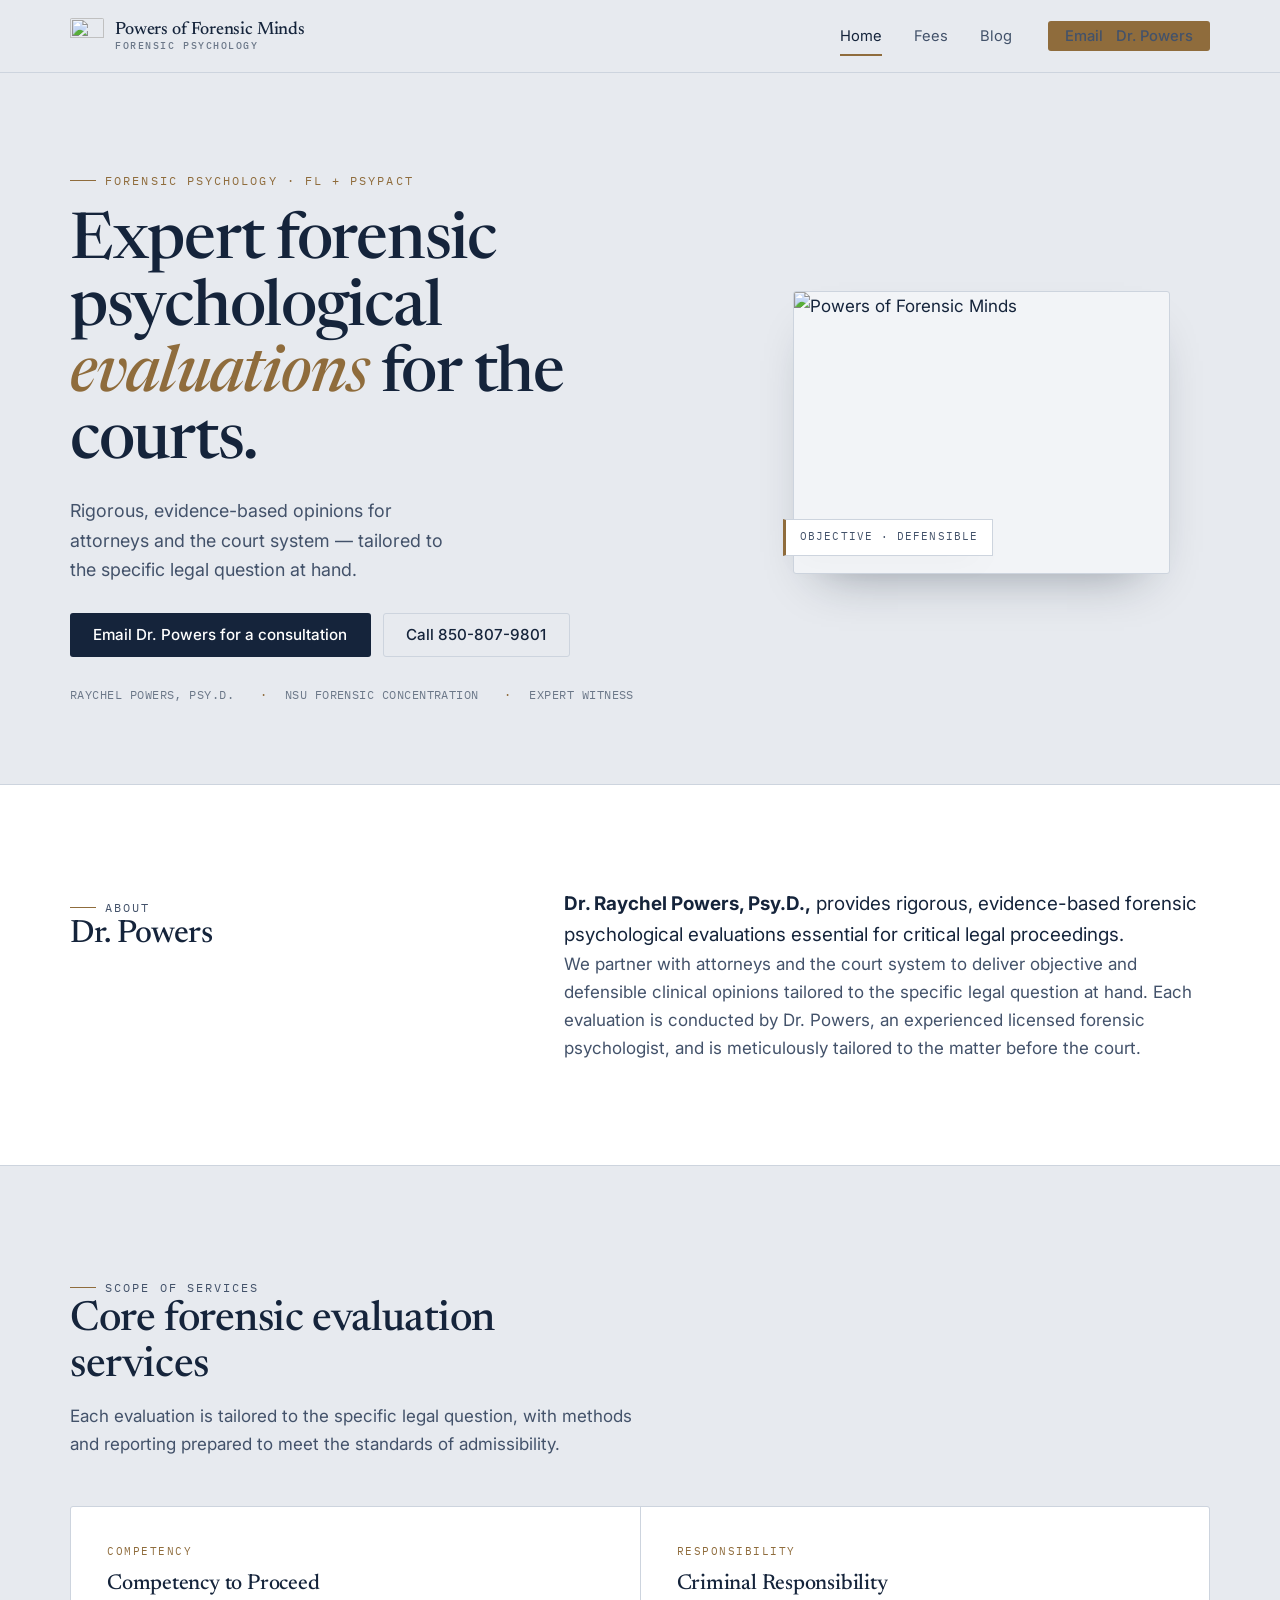
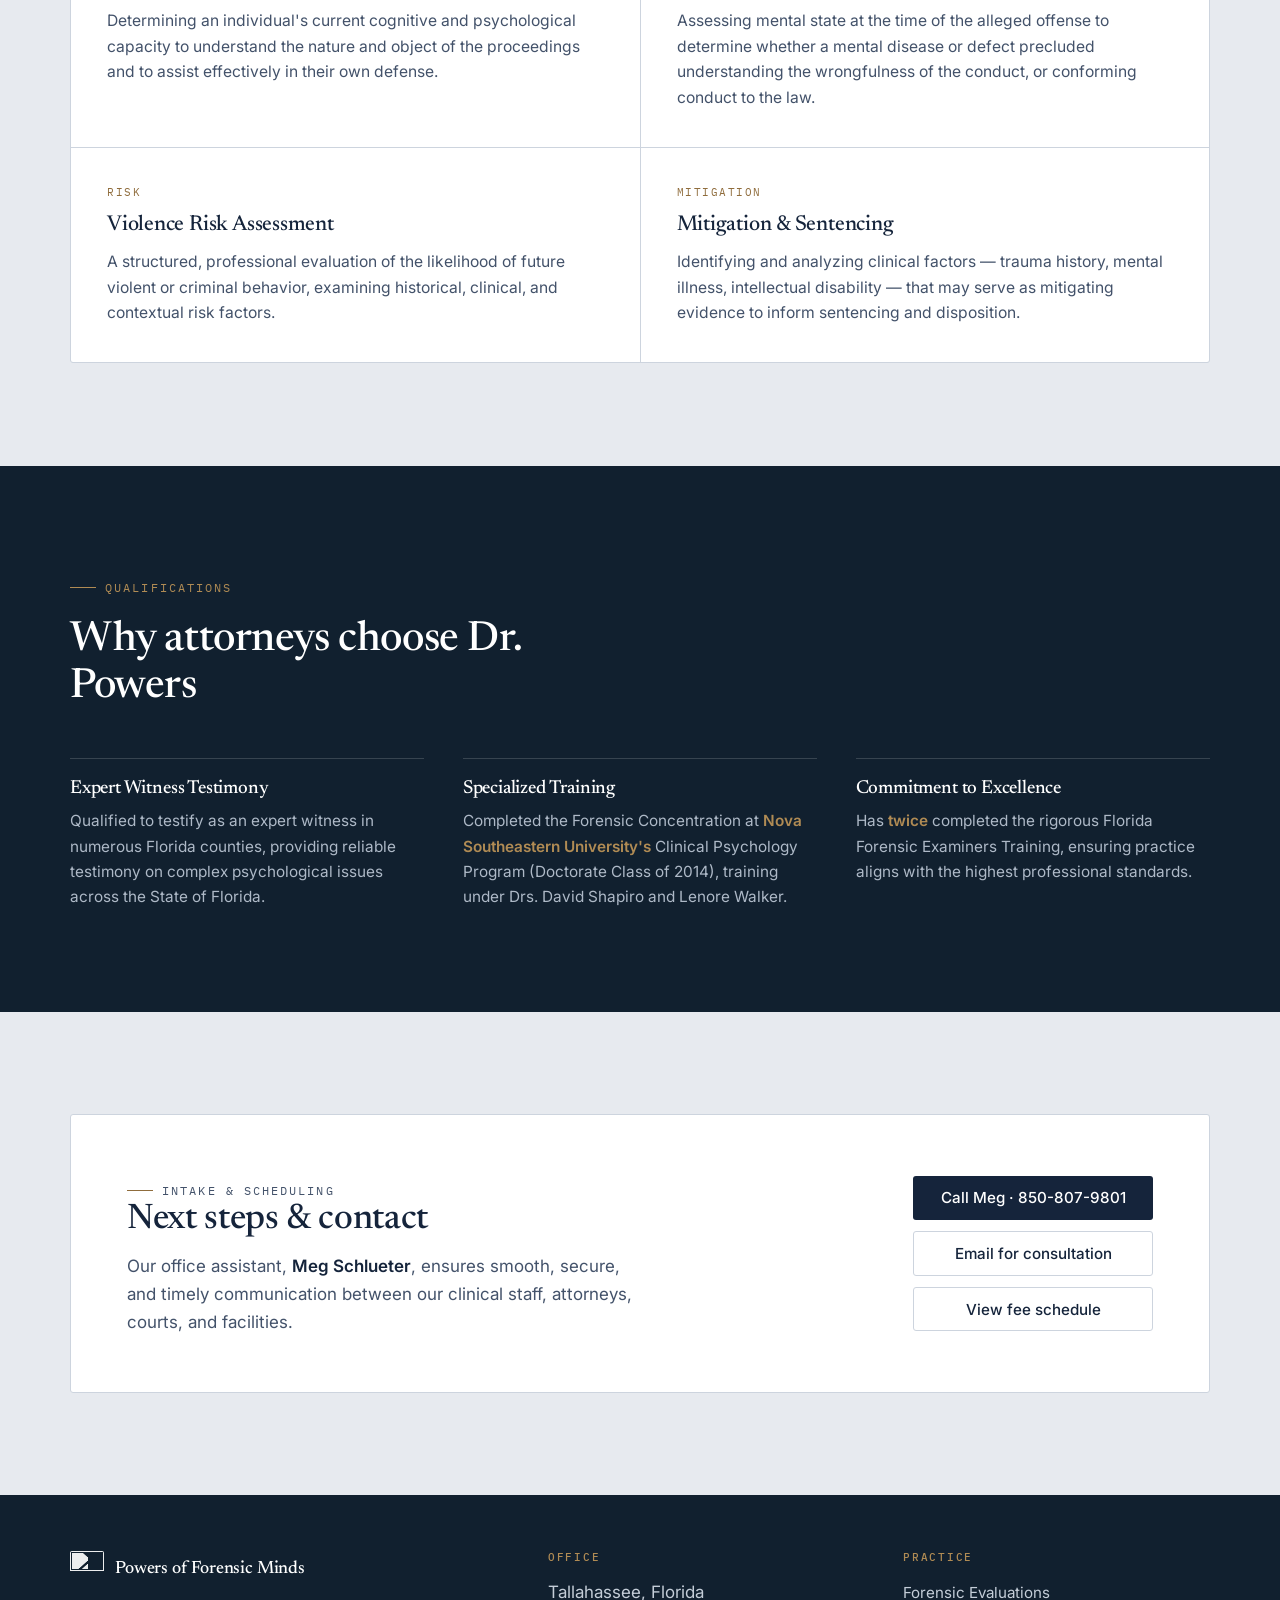
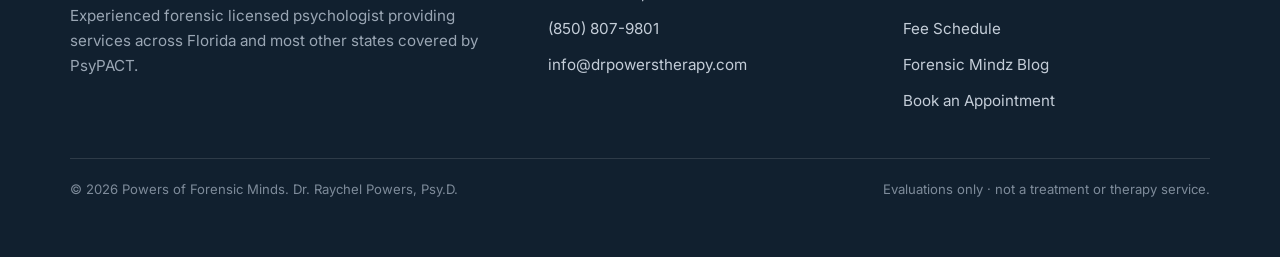
==== index.html @ a81819e0 "Add static site source files for GitHub Pages deploy Populates the repo with the actual site describ" ====
<!DOCTYPE html>
<html lang="en">
<head>
  <meta charset="UTF-8">
  <meta name="viewport" content="width=device-width, initial-scale=1">
  <title>Powers of Forensic Minds — Expert Forensic Psychological Evaluations</title>
  <meta name="description" content="Dr. Raychel Powers, Psy.D., provides rigorous, evidence-based forensic psychological evaluations for attorneys and the courts across Florida and most PsyPACT states. Competency, criminal responsibility, violence risk, and mitigation evaluations.">
  <link rel="canonical" href="https://forensicpsychfl.com/">

  <!-- Open Graph -->
  <meta property="og:type" content="website">
  <meta property="og:site_name" content="Powers of Forensic Minds">
  <meta property="og:title" content="Powers of Forensic Minds — Expert Forensic Psychological Evaluations">
  <meta property="og:description" content="Experienced forensic licensed psychologist serving attorneys and the courts across Florida and most other states covered by PsyPACT.">
  <meta property="og:url" content="https://forensicpsychfl.com/">
  <meta property="og:image" content="https://i0.wp.com/forensicpsychfl.com/wp-content/uploads/2025/11/Whisk_eb5891fddda9142a21744d71f75704aedr.webp?resize=1200%2C655&ssl=1">
  <meta name="twitter:card" content="summary_large_image">

  <link rel="icon" href="https://i0.wp.com/forensicpsychfl.com/wp-content/uploads/2023/12/cropped-cropped-fm-192-small-logo-head-only.jpg?fit=64%2C64&ssl=1">

  <!-- Fonts -->
  <link rel="preconnect" href="https://fonts.googleapis.com">
  <link rel="preconnect" href="https://fonts.gstatic.com" crossorigin>
  <link href="https://fonts.googleapis.com/css2?family=Newsreader:ital,opsz,wght@0,6..72,400;0,6..72,500;0,6..72,600;1,6..72,400;1,6..72,500&family=Inter:wght@400;500;600&family=IBM+Plex+Mono:wght@400;500&display=swap" rel="stylesheet">

  <link rel="stylesheet" href="css/styles.css">

  <!-- Structured data: helps Google understand the practice -->
  <script type="application/ld+json">
  {
    "@context": "https://schema.org",
    "@type": "ProfessionalService",
    "name": "Powers of Forensic Minds",
    "description": "Expert forensic psychological evaluations for attorneys and the courts.",
    "founder": { "@type": "Person", "name": "Raychel Powers", "honorificSuffix": "Psy.D." },
    "telephone": "+1-850-807-9801",
    "email": "info@drpowerstherapy.com",
    "areaServed": "Florida and PsyPACT states",
    "address": { "@type": "PostalAddress", "addressLocality": "Tallahassee", "addressRegion": "FL", "addressCountry": "US" },
    "url": "https://forensicpsychfl.com/"
  }
  </script>
</head>
<body>
  <header class="site-header" id="site-header"></header>

  <main>
    <!-- ============ HERO ============ -->
    <section class="hero">
      <div class="wrap">
        <div class="hero-grid">
          <div data-reveal>
            <p class="eyebrow">Forensic Psychology &middot; FL + PsyPACT</p>
            <h1>Expert forensic psychological <em>evaluations</em> for the courts.</h1>
            <p class="lead">Rigorous, evidence-based opinions for attorneys and the court system — tailored to the specific legal question at hand.</p>
            <div class="hero-actions">
              <a class="btn btn-primary" href="mailto:info@drpowerstherapy.com">Email Dr. Powers for a consultation</a>
              <a class="btn btn-ghost" href="tel:850-807-9801">Call 850-807-9801</a>
            </div>
            <div class="cred-strip">
              <span>Raychel Powers, Psy.D.</span>
              <span>NSU Forensic Concentration</span>
              <span>Expert Witness</span>
            </div>
          </div>
          <figure class="hero-figure" data-reveal>
            <img src="https://i0.wp.com/forensicpsychfl.com/wp-content/uploads/2025/11/Whisk_eb5891fddda9142a21744d71f75704aedr.webp?resize=1200%2C655&ssl=1" alt="Powers of Forensic Minds">
            <span class="tag">Objective &middot; Defensible</span>
          </figure>
        </div>
      </div>
    </section>

    <!-- ============ STATEMENT ============ -->
    <section class="statement section">
      <div class="wrap">
        <div>
          <p class="eyebrow">About</p>
          <h2>Dr. Powers</h2>
        </div>
        <div>
          <p class="lede"><strong>Dr. Raychel Powers, Psy.D.,</strong> provides rigorous, evidence-based forensic psychological evaluations essential for critical legal proceedings.</p>
          <p>We partner with attorneys and the court system to deliver objective and defensible clinical opinions tailored to the specific legal question at hand. Each evaluation is conducted by Dr. Powers, an experienced licensed forensic psychologist, and is meticulously tailored to the matter before the court.</p>
        </div>
      </div>
    </section>

    <!-- ============ SERVICES ============ -->
    <section class="services section">
      <div class="wrap">
        <div class="head" data-reveal>
          <p class="eyebrow">Scope of Services</p>
          <h2>Core forensic evaluation services</h2>
          <p>Each evaluation is tailored to the specific legal question, with methods and reporting prepared to meet the standards of admissibility.</p>
        </div>
        <div class="service-grid" data-reveal>
          <article class="service">
            <span class="label">Competency</span>
            <h3>Competency to Proceed</h3>
            <p>Determining an individual's current cognitive and psychological capacity to understand the nature and object of the proceedings and to assist effectively in their own defense.</p>
          </article>
          <article class="service">
            <span class="label">Responsibility</span>
            <h3>Criminal Responsibility</h3>
            <p>Assessing mental state at the time of the alleged offense to determine whether a mental disease or defect precluded understanding the wrongfulness of the conduct, or conforming conduct to the law.</p>
          </article>
          <article class="service">
            <span class="label">Risk</span>
            <h3>Violence Risk Assessment</h3>
            <p>A structured, professional evaluation of the likelihood of future violent or criminal behavior, examining historical, clinical, and contextual risk factors.</p>
          </article>
          <article class="service">
            <span class="label">Mitigation</span>
            <h3>Mitigation &amp; Sentencing</h3>
            <p>Identifying and analyzing clinical factors — trauma history, mental illness, intellectual disability — that may serve as mitigating evidence to inform sentencing and disposition.</p>
          </article>
        </div>
      </div>
    </section>

    <!-- ============ CREDENTIALS ============ -->
    <section class="credentials section">
      <div class="wrap">
        <p class="eyebrow">Qualifications</p>
        <h2>Why attorneys choose Dr. Powers</h2>
        <div class="cred-grid">
          <div class="cred" data-reveal>
            <h3>Expert Witness Testimony</h3>
            <p>Qualified to testify as an expert witness in numerous Florida counties, providing reliable testimony on complex psychological issues across the State of Florida.</p>
          </div>
          <div class="cred" data-reveal>
            <h3>Specialized Training</h3>
            <p>Completed the Forensic Concentration at <strong>Nova Southeastern University's</strong> Clinical Psychology Program (Doctorate Class of 2014), training under Drs. David Shapiro and Lenore Walker.</p>
          </div>
          <div class="cred" data-reveal>
            <h3>Commitment to Excellence</h3>
            <p>Has <strong>twice</strong> completed the rigorous Florida Forensic Examiners Training, ensuring practice aligns with the highest professional standards.</p>
          </div>
        </div>
      </div>
    </section>

    <!-- ============ CONTACT ============ -->
    <section class="contact section">
      <div class="wrap" data-reveal>
        <div>
          <p class="eyebrow">Intake &amp; Scheduling</p>
          <h2>Next steps &amp; contact</h2>
          <p>Our office assistant, <span class="name">Meg Schlueter</span>, ensures smooth, secure, and timely communication between our clinical staff, attorneys, courts, and facilities.</p>
        </div>
        <div class="contact-actions">
          <a class="btn btn-primary" href="tel:850-807-9801">Call Meg &middot; 850-807-9801</a>
          <a class="btn btn-ghost" href="mailto:info@drpowerstherapy.com">Email for consultation</a>
          <a class="btn btn-ghost" href="fees.html">View fee schedule</a>
        </div>
      </div>
    </section>
  </main>

  <footer class="site-footer" id="site-footer"></footer>
  <script src="js/script.js"></script>
</body>
</html>
---- css/styles.css ----
/* ============================================================
   Powers of Forensic Minds — static site
   Design tokens + styles
   ============================================================ */

:root {
  /* Color — a cool "case-file on a desk" palette, navy ink + restrained brass */
  --paper:        #e7eaef;
  --surface:      #ffffff;
  --surface-2:    #f2f4f7;
  --ink:          #15243b;
  --ink-soft:     #43526a;
  --muted:        #6c7889;
  --brass:        #8f6c3c;
  --brass-bright: #b08b54;
  --line:         #cdd4de;
  --line-soft:    #e1e6ec;
  --ink-deep:     #11202f;

  /* Type */
  --serif: "Newsreader", Georgia, "Times New Roman", serif;
  --sans:  "Inter", system-ui, -apple-system, Segoe UI, Roboto, sans-serif;
  --mono:  "IBM Plex Mono", ui-monospace, SFMono-Regular, Menlo, monospace;

  /* Scale */
  --wrap: 1140px;
  --gutter: clamp(1.25rem, 4vw, 3rem);
  --radius: 3px;
}

/* ---------- Reset-ish ---------- */
*, *::before, *::after { box-sizing: border-box; }
html { -webkit-text-size-adjust: 100%; scroll-behavior: smooth; }
body {
  margin: 0;
  background: var(--paper);
  color: var(--ink);
  font-family: var(--sans);
  font-size: 1.0625rem;
  line-height: 1.65;
  -webkit-font-smoothing: antialiased;
  text-rendering: optimizeLegibility;
}
img { max-width: 100%; display: block; }
a { color: inherit; text-decoration: none; }
h1, h2, h3, h4 { font-family: var(--serif); font-weight: 500; line-height: 1.12; color: var(--ink); margin: 0; letter-spacing: -0.01em; }
p { margin: 0 0 1rem; }
:focus-visible { outline: 2px solid var(--brass-bright); outline-offset: 3px; border-radius: 2px; }

/* ---------- Layout helpers ---------- */
.wrap { width: min(100% - calc(var(--gutter) * 2), var(--wrap)); margin-inline: auto; }
.section { padding-block: clamp(3.5rem, 8vw, 6.5rem); }

/* mono eyebrow / case-file label */
.eyebrow {
  font-family: var(--mono);
  font-size: 0.72rem;
  letter-spacing: 0.18em;
  text-transform: uppercase;
  color: var(--brass);
  margin: 0 0 1.25rem;
  display: inline-flex;
  align-items: center;
  gap: 0.6rem;
}
.eyebrow::before {
  content: "";
  width: 1.6rem;
  height: 1px;
  background: var(--brass);
  display: inline-block;
}

/* ============================================================
   Header
   ============================================================ */
.site-header {
  position: sticky;
  top: 0;
  z-index: 50;
  background: color-mix(in srgb, var(--paper) 86%, transparent);
  backdrop-filter: blur(10px);
  border-bottom: 1px solid var(--line);
}
.site-header .bar {
  display: flex;
  align-items: center;
  justify-content: space-between;
  gap: 1rem;
  height: 72px;
}
.brand { display: flex; align-items: center; gap: 0.7rem; }
.brand img { width: 34px; height: auto; border-radius: 2px; }
.brand-name {
  font-family: var(--serif);
  font-size: 1.12rem;
  font-weight: 500;
  letter-spacing: -0.01em;
  line-height: 1.05;
  color: var(--ink);
}
.brand-name small {
  display: block;
  font-family: var(--mono);
  font-size: 0.6rem;
  letter-spacing: 0.16em;
  text-transform: uppercase;
  color: var(--muted);
  margin-top: 2px;
}
.nav { display: flex; align-items: center; gap: clamp(1rem, 2.5vw, 2rem); }
.nav a {
  font-size: 0.92rem;
  color: var(--ink-soft);
  position: relative;
  padding-block: 0.4rem;
  transition: color 0.18s ease;
}
.nav a:hover { color: var(--ink); }
.nav a[aria-current="page"] { color: var(--ink); }
.nav a[aria-current="page"]::after {
  content: "";
  position: absolute;
  left: 0; right: 0; bottom: -1px;
  height: 2px;
  background: var(--brass);
}
.nav .btn-sm { margin-left: 0.25rem; }

/* ============================================================
   Buttons
   ============================================================ */
.btn {
  display: inline-flex;
  align-items: center;
  gap: 0.55rem;
  font-family: var(--sans);
  font-size: 0.95rem;
  font-weight: 500;
  line-height: 1;
  padding: 0.85rem 1.4rem;
  border-radius: var(--radius);
  border: 1px solid transparent;
  cursor: pointer;
  transition: transform 0.12s ease, background 0.18s ease, color 0.18s ease, border-color 0.18s ease;
}
.btn-primary { background: var(--ink); color: #fff; }
.btn-primary:hover { background: var(--ink-deep); transform: translateY(-1px); }
.btn-ghost { background: transparent; color: var(--ink); border-color: var(--line); }
.btn-ghost:hover { border-color: var(--ink); transform: translateY(-1px); }
.btn-sm { padding: 0.6rem 1rem; font-size: 0.88rem; }
.btn-brass { background: var(--brass); color: #fff; }
.btn-brass:hover { background: var(--brass-bright); transform: translateY(-1px); }

/* ============================================================
   Hero
   ============================================================ */
.hero { padding-block: clamp(3rem, 7vw, 5.5rem) clamp(3rem, 7vw, 5rem); }
.hero-grid {
  display: grid;
  grid-template-columns: 1.15fr 0.85fr;
  gap: clamp(2rem, 5vw, 4rem);
  align-items: center;
}
.hero h1 {
  font-size: clamp(2.4rem, 5.5vw, 4rem);
  line-height: 1.04;
  letter-spacing: -0.02em;
  margin-bottom: 1.25rem;
}
.hero h1 em { font-style: italic; color: var(--brass); }
.hero .lead {
  font-size: 1.12rem;
  color: var(--ink-soft);
  max-width: 34ch;
  margin-bottom: 1.75rem;
}
.hero-actions { display: flex; flex-wrap: wrap; gap: 0.75rem; margin-bottom: 1.75rem; }
.cred-strip {
  display: flex;
  flex-wrap: wrap;
  gap: 0.4rem 1.1rem;
  font-family: var(--mono);
  font-size: 0.72rem;
  letter-spacing: 0.04em;
  color: var(--muted);
  text-transform: uppercase;
}
.cred-strip span { display: inline-flex; align-items: center; gap: 0.5rem; }
.cred-strip span:not(:last-child)::after {
  content: "·";
  color: var(--brass);
  margin-left: 1.1rem;
}
.hero-figure {
  position: relative;
}
.hero-figure img {
  width: 100%;
  border-radius: var(--radius);
  border: 1px solid var(--line);
  box-shadow: 0 24px 50px -28px rgba(17, 32, 47, 0.45);
  aspect-ratio: 12 / 9;
  object-fit: cover;
  background: var(--surface-2);
}
.hero-figure .tag {
  position: absolute;
  left: -10px;
  bottom: 18px;
  background: var(--surface);
  border: 1px solid var(--line);
  border-left: 3px solid var(--brass);
  padding: 0.55rem 0.9rem;
  font-family: var(--mono);
  font-size: 0.68rem;
  letter-spacing: 0.1em;
  text-transform: uppercase;
  color: var(--ink-soft);
  box-shadow: 0 12px 28px -18px rgba(17, 32, 47, 0.5);
}

/* ============================================================
   Intro / statement band
   ============================================================ */
.statement {
  background: var(--surface);
  border-top: 1px solid var(--line);
  border-bottom: 1px solid var(--line);
}
.statement .wrap { display: grid; grid-template-columns: 0.8fr 1.2fr; gap: clamp(1.5rem, 5vw, 4rem); }
.statement h2 { font-size: clamp(1.5rem, 3vw, 2rem); }
.statement p { color: var(--ink-soft); margin-bottom: 0; }
.statement .lede { font-size: 1.18rem; color: var(--ink); }

/* ============================================================
   Services
   ============================================================ */
.services .head { max-width: 52ch; margin-bottom: clamp(2rem, 4vw, 3rem); }
.services .head h2 { font-size: clamp(1.8rem, 3.5vw, 2.6rem); margin-bottom: 0.75rem; }
.services .head p { color: var(--ink-soft); margin: 0; }
.service-grid {
  display: grid;
  grid-template-columns: repeat(2, 1fr);
  gap: 1px;
  background: var(--line);
  border: 1px solid var(--line);
  border-radius: var(--radius);
  overflow: hidden;
}
.service {
  background: var(--surface);
  padding: clamp(1.5rem, 3vw, 2.25rem);
  display: flex;
  flex-direction: column;
  gap: 0.7rem;
  transition: background 0.2s ease;
}
.service:hover { background: var(--surface-2); }
.service .label {
  font-family: var(--mono);
  font-size: 0.68rem;
  letter-spacing: 0.14em;
  text-transform: uppercase;
  color: var(--brass);
}
.service h3 { font-size: 1.35rem; }
.service p { color: var(--ink-soft); font-size: 0.98rem; margin: 0; }

/* ============================================================
   Credentials
   ============================================================ */
.credentials { background: var(--ink-deep); color: #e9edf2; }
.credentials .eyebrow { color: var(--brass-bright); }
.credentials .eyebrow::before { background: var(--brass-bright); }
.credentials h2 { color: #fff; font-size: clamp(1.8rem, 3.5vw, 2.6rem); max-width: 22ch; margin-bottom: clamp(2rem, 4vw, 3rem); }
.cred-grid { display: grid; grid-template-columns: repeat(3, 1fr); gap: clamp(1.5rem, 3vw, 2.5rem); }
.cred {
  border-top: 1px solid rgba(255,255,255,0.16);
  padding-top: 1.2rem;
}
.cred h3 {
  color: #fff;
  font-size: 1.18rem;
  margin-bottom: 0.55rem;
}
.cred p { color: #aeb9c7; font-size: 0.96rem; margin: 0; }
.cred strong { color: var(--brass-bright); font-weight: 600; }

/* ============================================================
   Contact band
   ============================================================ */
.contact .wrap {
  background: var(--surface);
  border: 1px solid var(--line);
  border-radius: var(--radius);
  padding: clamp(2rem, 5vw, 3.5rem);
  display: grid;
  grid-template-columns: 1fr auto;
  gap: clamp(1.5rem, 4vw, 3rem);
  align-items: center;
}
.contact h2 { font-size: clamp(1.6rem, 3vw, 2.2rem); margin-bottom: 0.75rem; }
.contact p { color: var(--ink-soft); margin: 0; max-width: 46ch; }
.contact .name { color: var(--ink); font-weight: 600; }
.contact-actions { display: flex; flex-direction: column; gap: 0.7rem; min-width: 240px; }
.contact-actions .btn { justify-content: center; }

/* ============================================================
   Fees page
   ============================================================ */
.page-head { padding-block: clamp(3rem, 6vw, 4.5rem) clamp(1.5rem, 3vw, 2rem); }
.page-head h1 { font-size: clamp(2.2rem, 5vw, 3.4rem); max-width: 18ch; margin-bottom: 1rem; }
.page-head p { color: var(--ink-soft); max-width: 56ch; }

.ledger { margin-bottom: clamp(2.5rem, 5vw, 3.5rem); }
.ledger-head {
  display: flex;
  align-items: baseline;
  justify-content: space-between;
  gap: 1rem;
  flex-wrap: wrap;
  border-bottom: 2px solid var(--ink);
  padding-bottom: 0.75rem;
  margin-bottom: 0.25rem;
}
.ledger-head h2 { font-size: clamp(1.4rem, 3vw, 1.9rem); }
.ledger-head .tag {
  font-family: var(--mono);
  font-size: 0.7rem;
  letter-spacing: 0.14em;
  text-transform: uppercase;
  color: var(--brass);
}
.ledger p.note { color: var(--ink-soft); font-size: 0.98rem; margin: 1rem 0 1.25rem; max-width: 70ch; }
.fee-table { width: 100%; border-collapse: collapse; }
.fee-table tr { border-bottom: 1px solid var(--line-soft); }
.fee-table tr:hover { background: var(--surface); }
.fee-table td {
  padding: 0.9rem 0.5rem;
  vertical-align: baseline;
}
.fee-table td.type { color: var(--ink); font-size: 1.02rem; }
.fee-table td.price {
  text-align: right;
  font-family: var(--mono);
  font-size: 0.98rem;
  color: var(--ink);
  white-space: nowrap;
  font-variant-numeric: tabular-nums;
  padding-left: 1.5rem;
}
.fee-table td.price.soft { color: var(--muted); }
.ledger .book { margin-top: 1.25rem; }

.fees-note {
  font-family: var(--mono);
  font-size: 0.74rem;
  letter-spacing: 0.06em;
  color: var(--muted);
  text-transform: uppercase;
  border-top: 1px solid var(--line);
  padding-top: 1.25rem;
}

/* ============================================================
   Footer
   ============================================================ */
.site-footer {
  background: var(--ink-deep);
  color: #c4cdd8;
  padding-block: clamp(2.5rem, 5vw, 3.5rem);
  margin-top: auto;
}
.site-footer .cols {
  display: grid;
  grid-template-columns: 1.4fr 1fr 1fr;
  gap: clamp(1.5rem, 4vw, 3rem);
  align-items: start;
}
.site-footer .brand-name { color: #fff; }
.site-footer .brand img { filter: brightness(0) invert(1); opacity: 0.92; }
.site-footer p { color: #9aa6b4; font-size: 0.95rem; margin: 0.9rem 0 0; max-width: 42ch; }
.site-footer h4 {
  font-family: var(--mono);
  font-size: 0.7rem;
  letter-spacing: 0.16em;
  text-transform: uppercase;
  color: var(--brass-bright);
  font-weight: 500;
  margin: 0 0 0.9rem;
}
.site-footer ul { list-style: none; margin: 0; padding: 0; display: grid; gap: 0.5rem; }
.site-footer a { color: #c4cdd8; font-size: 0.95rem; transition: color 0.16s ease; }
.site-footer a:hover { color: #fff; }
.site-footer .legal {
  border-top: 1px solid rgba(255,255,255,0.12);
  margin-top: clamp(2rem, 4vw, 2.75rem);
  padding-top: 1.25rem;
  font-size: 0.82rem;
  color: #7e8b9a;
  display: flex;
  justify-content: space-between;
  gap: 1rem;
  flex-wrap: wrap;
}

/* ============================================================
   Motion (reveal)
   ============================================================ */
[data-reveal] { opacity: 0; transform: translateY(14px); transition: opacity 0.6s ease, transform 0.6s ease; }
[data-reveal].in { opacity: 1; transform: none; }

@media (prefers-reduced-motion: reduce) {
  html { scroll-behavior: auto; }
  [data-reveal] { opacity: 1; transform: none; transition: none; }
  .btn:hover, .hero-figure img { transform: none; }
}

/* ============================================================
   Responsive
   ============================================================ */
@media (max-width: 900px) {
  .hero-grid { grid-template-columns: 1fr; }
  .hero-figure { order: -1; max-width: 520px; }
  .statement .wrap { grid-template-columns: 1fr; }
  .cred-grid { grid-template-columns: 1fr 1fr; }
  .contact .wrap { grid-template-columns: 1fr; }
  .contact-actions { min-width: 0; }
}
@media (max-width: 620px) {
  body { font-size: 1rem; }
  .nav .nav-link-text { display: none; }
  .nav { gap: 1rem; }
  .service-grid { grid-template-columns: 1fr; }
  .cred-grid { grid-template-columns: 1fr; }
  .site-footer .cols { grid-template-columns: 1fr; }
  .brand-name small { display: none; }
}

/* ============================================================
   Blog index
   ============================================================ */
.blog-head { padding-block: clamp(3rem, 6vw, 4.5rem) clamp(1rem, 2vw, 1.5rem); }
.blog-head h1 { font-size: clamp(2.2rem, 5vw, 3.4rem); margin-bottom: 0.75rem; }
.blog-head p { color: var(--ink-soft); max-width: 56ch; margin: 0; }

.post-list { display: grid; gap: 1px; background: var(--line); border: 1px solid var(--line); border-radius: var(--radius); overflow: hidden; }
.post-card {
  background: var(--surface);
  display: grid;
  grid-template-columns: 200px 1fr;
  gap: clamp(1.25rem, 3vw, 2rem);
  padding: clamp(1.5rem, 3vw, 2rem);
  transition: background 0.2s ease;
}
.post-card:hover { background: var(--surface-2); }
.post-card .thumb {
  border-radius: var(--radius);
  border: 1px solid var(--line);
  aspect-ratio: 16 / 10;
  object-fit: cover;
  width: 100%;
  background: var(--surface-2);
}
.post-card .meta {
  font-family: var(--mono);
  font-size: 0.7rem;
  letter-spacing: 0.12em;
  text-transform: uppercase;
  color: var(--brass);
  margin-bottom: 0.6rem;
  display: flex; gap: 0.6rem; flex-wrap: wrap;
}
.post-card h2 { font-size: clamp(1.4rem, 2.6vw, 1.85rem); margin-bottom: 0.6rem; }
.post-card h2 a { transition: color 0.16s ease; }
.post-card h2 a:hover { color: var(--brass); }
.post-card p { color: var(--ink-soft); margin: 0 0 1rem; font-size: 0.98rem; }
.post-card .more { font-family: var(--mono); font-size: 0.74rem; letter-spacing: 0.08em; text-transform: uppercase; color: var(--ink); border-bottom: 1px solid var(--brass); padding-bottom: 2px; }

/* ============================================================
   Single post (article)
   ============================================================ */
.article-head { padding-block: clamp(2.5rem, 5vw, 4rem) 0; }
.article-head .wrap { max-width: 760px; }
.back-link {
  font-family: var(--mono);
  font-size: 0.72rem;
  letter-spacing: 0.1em;
  text-transform: uppercase;
  color: var(--ink-soft);
  display: inline-flex; align-items: center; gap: 0.5rem;
  margin-bottom: 1.75rem;
}
.back-link:hover { color: var(--brass); }
.article-head h1 { font-size: clamp(2.1rem, 4.5vw, 3.2rem); line-height: 1.08; margin-bottom: 1.1rem; }
.byline {
  font-family: var(--mono);
  font-size: 0.74rem;
  letter-spacing: 0.08em;
  text-transform: uppercase;
  color: var(--muted);
  display: flex; flex-wrap: wrap; gap: 0.5rem 1rem;
  align-items: center;
}
.byline .cat { color: var(--brass); }
.article-figure { margin-block: clamp(2rem, 4vw, 2.75rem); }
.article-figure .wrap { max-width: 920px; }
.article-figure img {
  width: 100%; border-radius: var(--radius); border: 1px solid var(--line);
  aspect-ratio: 12 / 5; object-fit: cover; background: var(--surface-2);
}

.prose { max-width: 720px; margin-inline: auto; }
.prose > * + * { margin-top: 1.15rem; }
.prose p { color: var(--ink-soft); }
.prose strong { color: var(--ink); font-weight: 600; }
.prose h2, .prose h3 {
  font-family: var(--serif); color: var(--ink);
  margin-top: 2.4rem; margin-bottom: 0.2rem;
}
.prose h3 { font-size: 1.4rem; }
.prose h3 a { color: var(--ink); border-bottom: 2px solid var(--brass); }
.prose h3 a:hover { color: var(--brass); }
.prose blockquote {
  margin: 1.5rem 0;
  padding: 1.1rem 1.4rem;
  background: var(--surface);
  border-left: 3px solid var(--brass);
  border-radius: 0 var(--radius) var(--radius) 0;
  font-family: var(--serif);
  font-size: 1.25rem;
  line-height: 1.4;
  color: var(--ink);
}
.prose blockquote p { color: var(--ink); margin: 0; }
.prose ol, .prose ul { margin: 0.5rem 0; padding-left: 1.4rem; }
.prose li { margin-top: 0.5rem; color: var(--ink-soft); }
.prose li strong { color: var(--ink); }
.prose ol > li { margin-top: 1rem; }
.prose ol ul, .prose ul ul { margin-top: 0.5rem; }
.prose ol > li::marker { color: var(--brass); font-family: var(--mono); font-weight: 500; }
.prose a { color: var(--ink); border-bottom: 1px solid var(--brass); transition: color 0.16s ease; }
.prose a:hover { color: var(--brass); }
.prose hr { border: none; border-top: 1px solid var(--line); margin: 2.25rem 0; }
.prose .sources li { font-size: 0.95rem; }

.article-foot {
  max-width: 720px; margin: clamp(2.5rem, 5vw, 3.5rem) auto 0;
  border-top: 1px solid var(--line); padding-top: 1.5rem;
  display: flex; justify-content: space-between; align-items: center; gap: 1rem; flex-wrap: wrap;
}
.share { display: flex; gap: 0.5rem; align-items: center; }
.share span { font-family: var(--mono); font-size: 0.7rem; letter-spacing: 0.12em; text-transform: uppercase; color: var(--muted); margin-right: 0.25rem; }

@media (max-width: 620px) {
  .post-card { grid-template-columns: 1fr; }
  .post-card .thumb { max-width: 100%; }
}
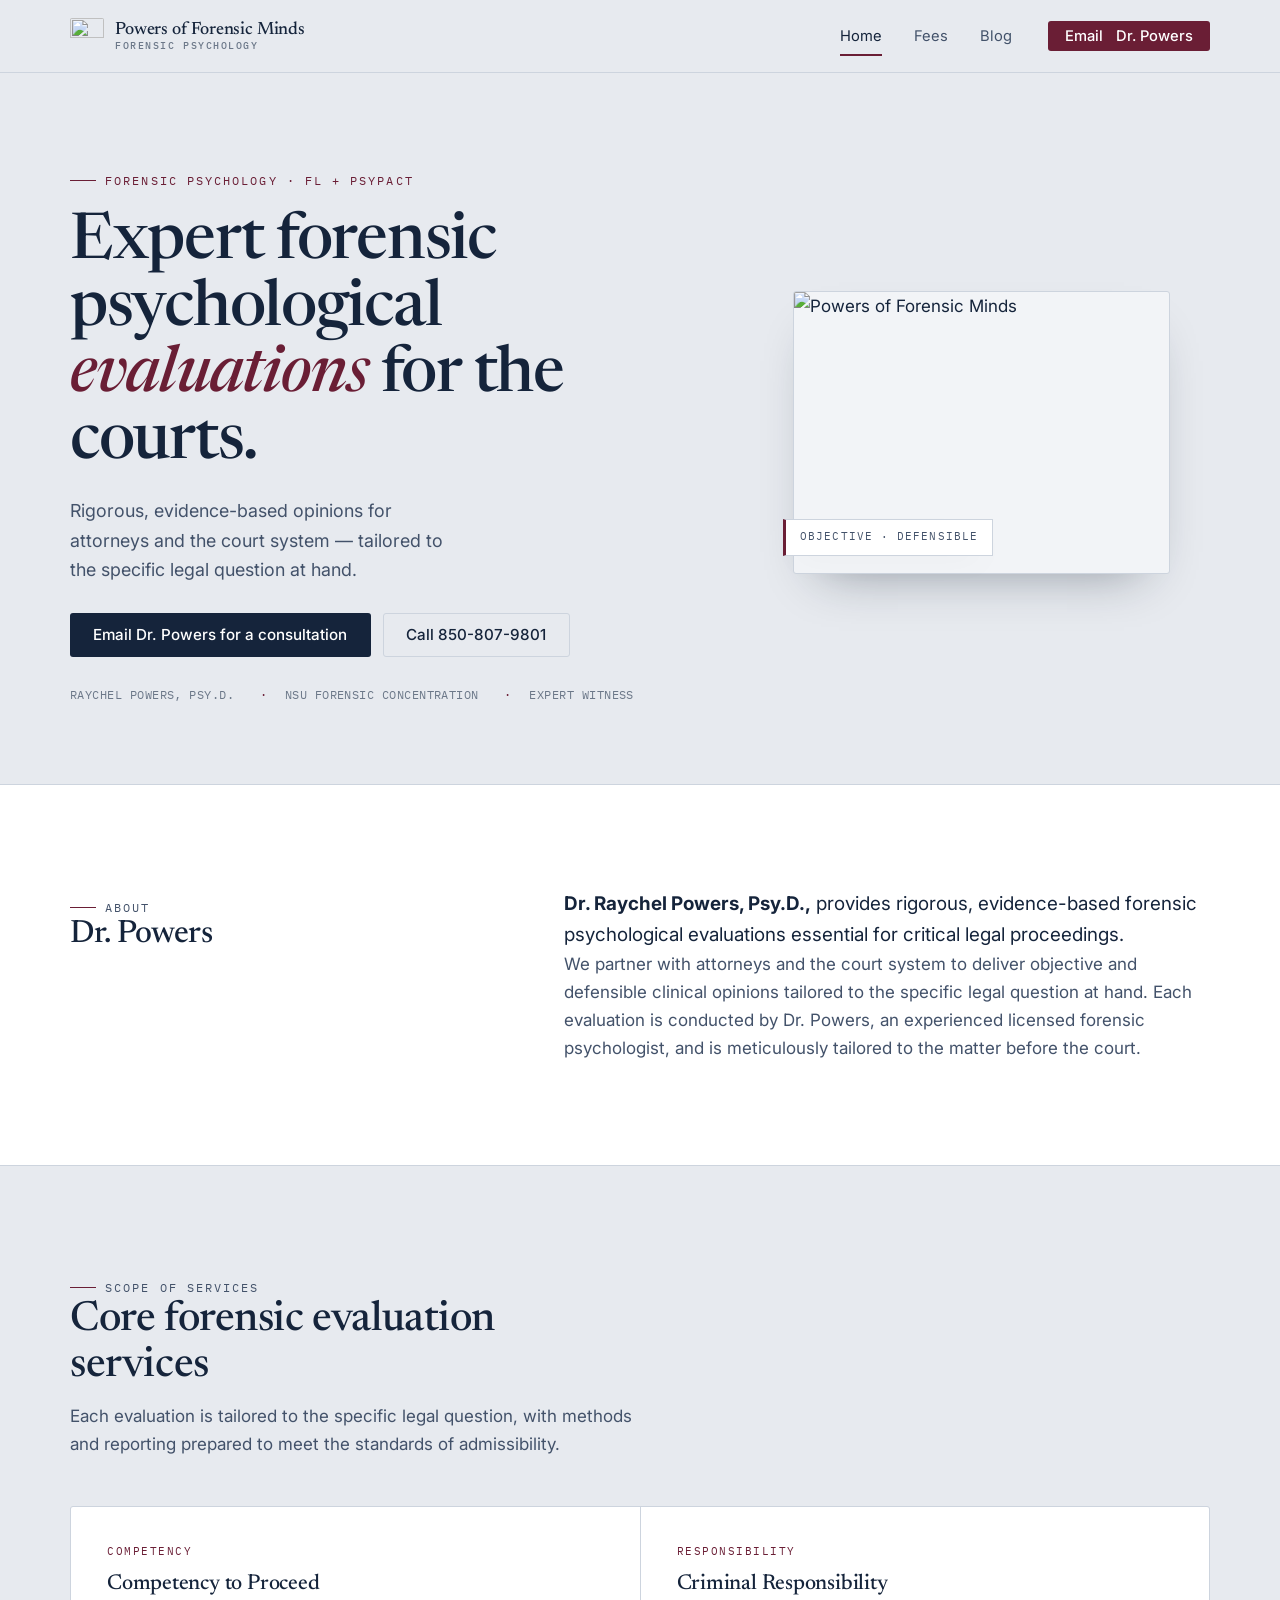
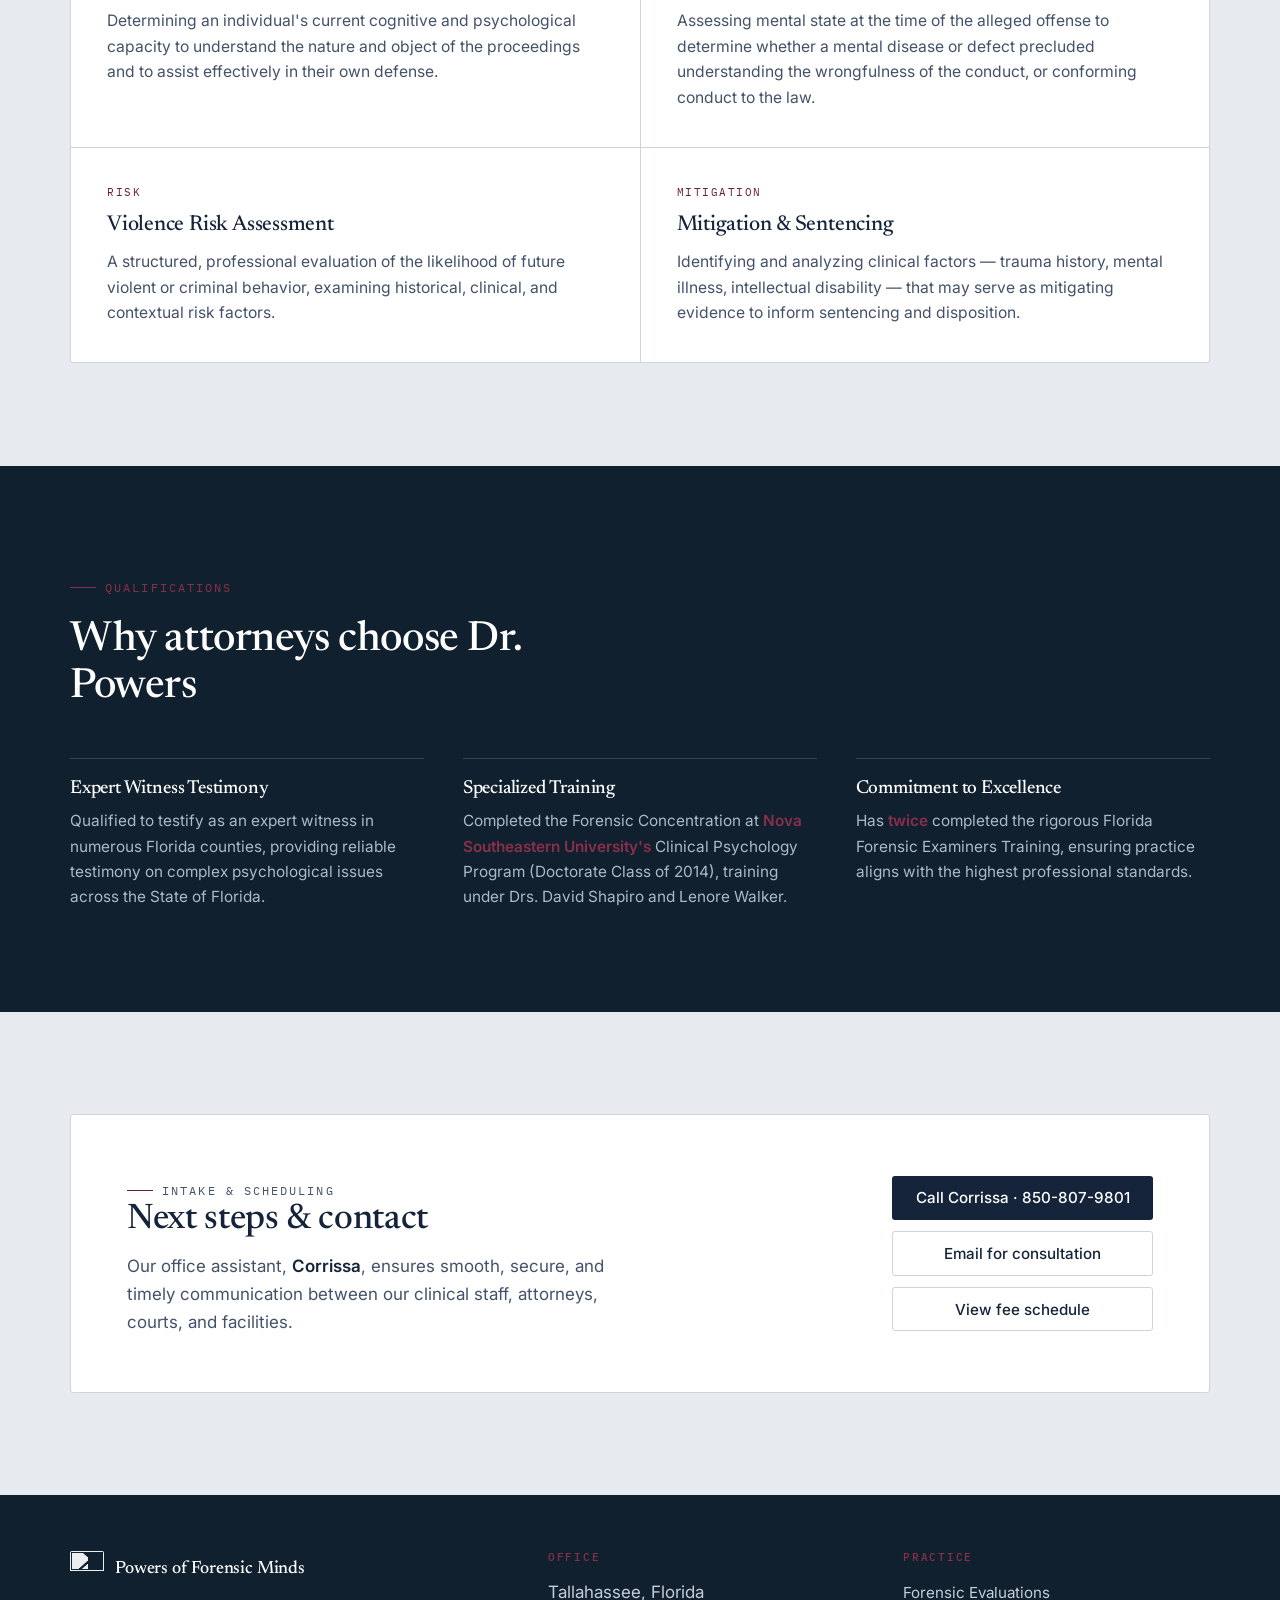
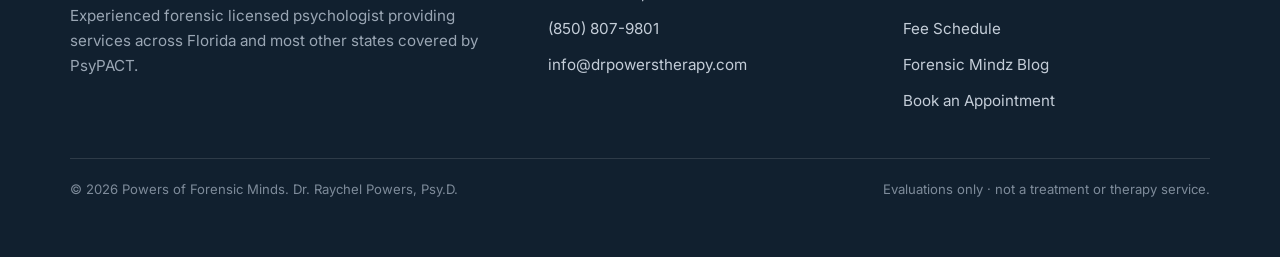
==== commit 33310132: "Replace Meg Schlueter with Corrissa on the intake block Same phone number (850-807-9801). Drops the " ====
--- a/index.html
+++ b/index.html
@@ -146,10 +146,10 @@
         <div>
           <p class="eyebrow">Intake &amp; Scheduling</p>
           <h2>Next steps &amp; contact</h2>
-          <p>Our office assistant, <span class="name">Meg Schlueter</span>, ensures smooth, secure, and timely communication between our clinical staff, attorneys, courts, and facilities.</p>
+          <p>Our office assistant, <span class="name">Corrissa</span>, ensures smooth, secure, and timely communication between our clinical staff, attorneys, courts, and facilities.</p>
         </div>
         <div class="contact-actions">
-          <a class="btn btn-primary" href="tel:850-807-9801">Call Meg &middot; 850-807-9801</a>
+          <a class="btn btn-primary" href="tel:850-807-9801">Call Corrissa &middot; 850-807-9801</a>
           <a class="btn btn-ghost" href="mailto:info@drpowerstherapy.com">Email for consultation</a>
           <a class="btn btn-ghost" href="fees.html">View fee schedule</a>
         </div>
--- a/css/styles.css
+++ b/css/styles.css
@@ -4,15 +4,15 @@
    ============================================================ */
 
 :root {
-  /* Color — a cool "case-file on a desk" palette, navy ink + restrained brass */
+  /* Color — a cool "case-file on a desk" palette, navy ink + restrained burgundy */
   --paper:        #e7eaef;
   --surface:      #ffffff;
   --surface-2:    #f2f4f7;
   --ink:          #15243b;
   --ink-soft:     #43526a;
   --muted:        #6c7889;
-  --brass:        #8f6c3c;
-  --brass-bright: #b08b54;
+  --brass:        #6a1e35;
+  --brass-bright: #8a2f4a;
   --line:         #cdd4de;
   --line-soft:    #e1e6ec;
   --ink-deep:     #11202f;
@@ -126,6 +126,7 @@
   background: var(--brass);
 }
 .nav .btn-sm { margin-left: 0.25rem; }
+.nav a.btn-brass, .nav a.btn-brass:hover { color: #fff; }
 
 /* ============================================================
    Buttons
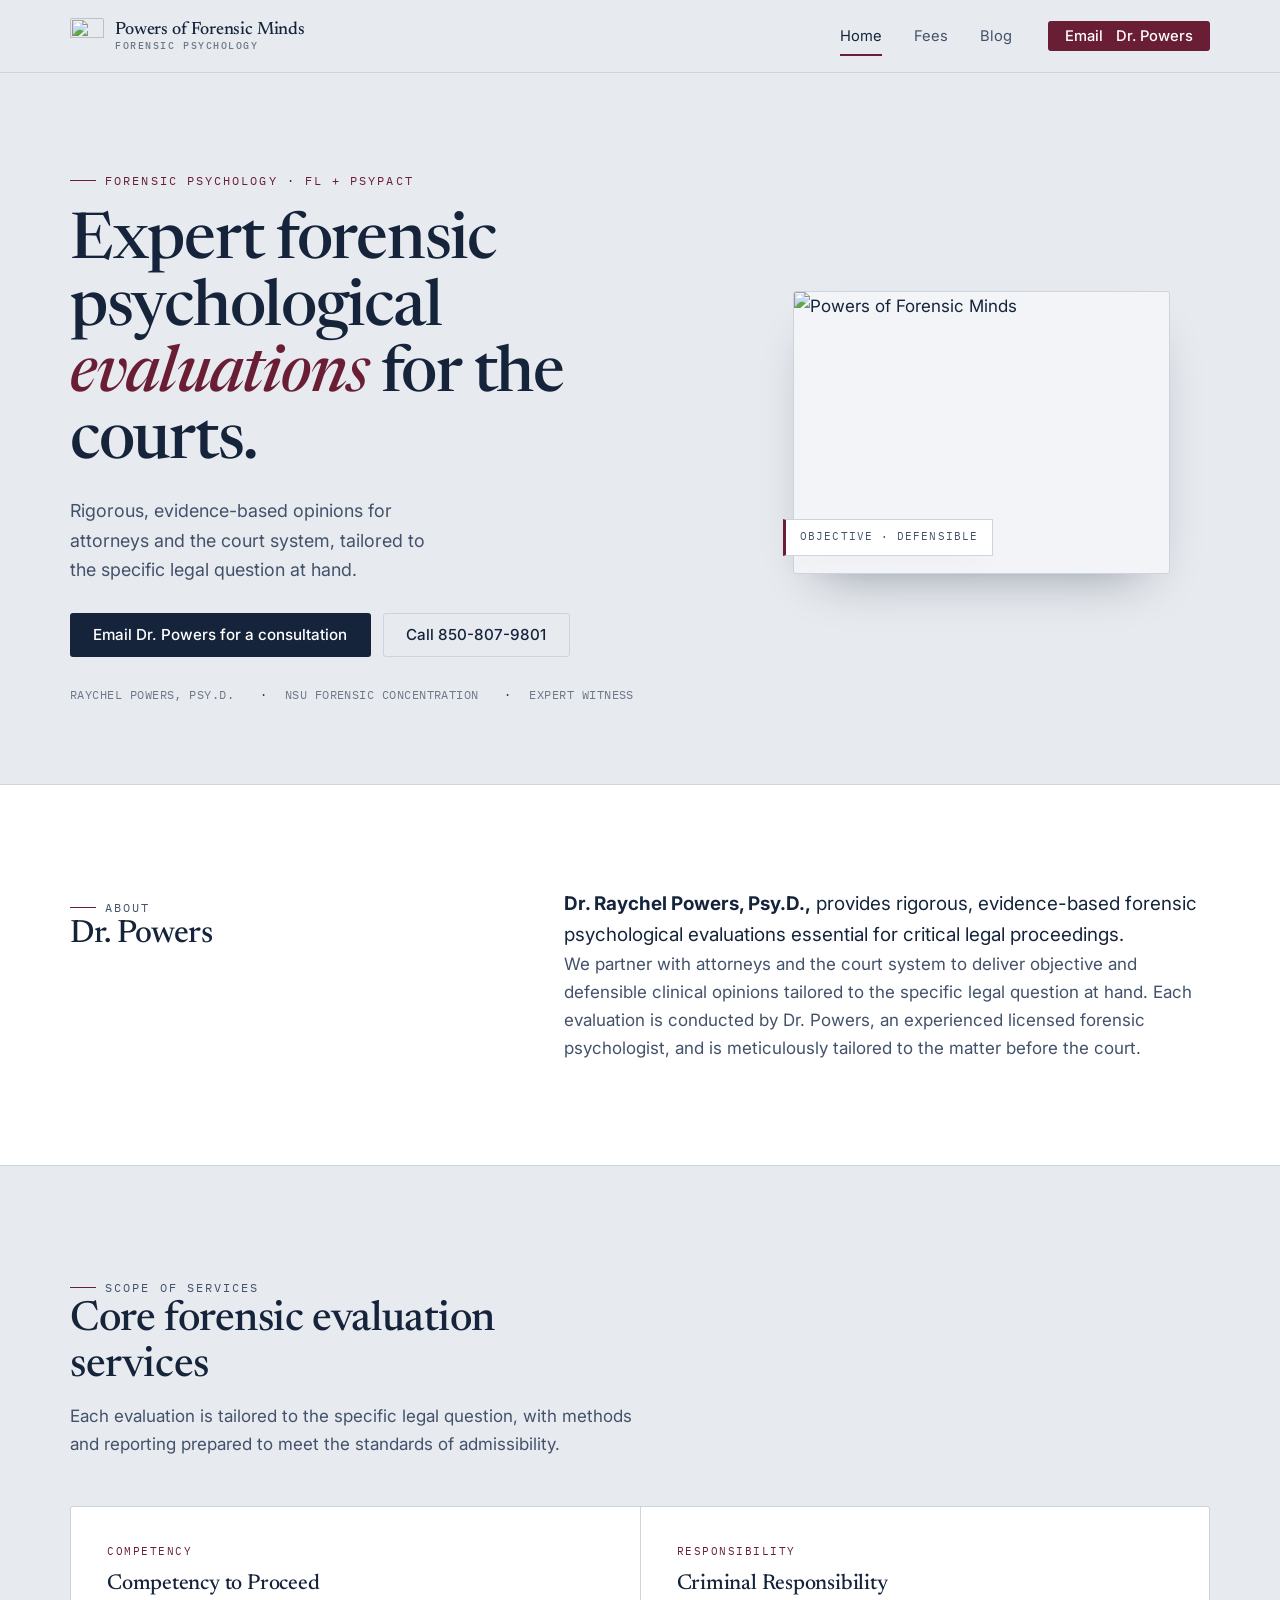
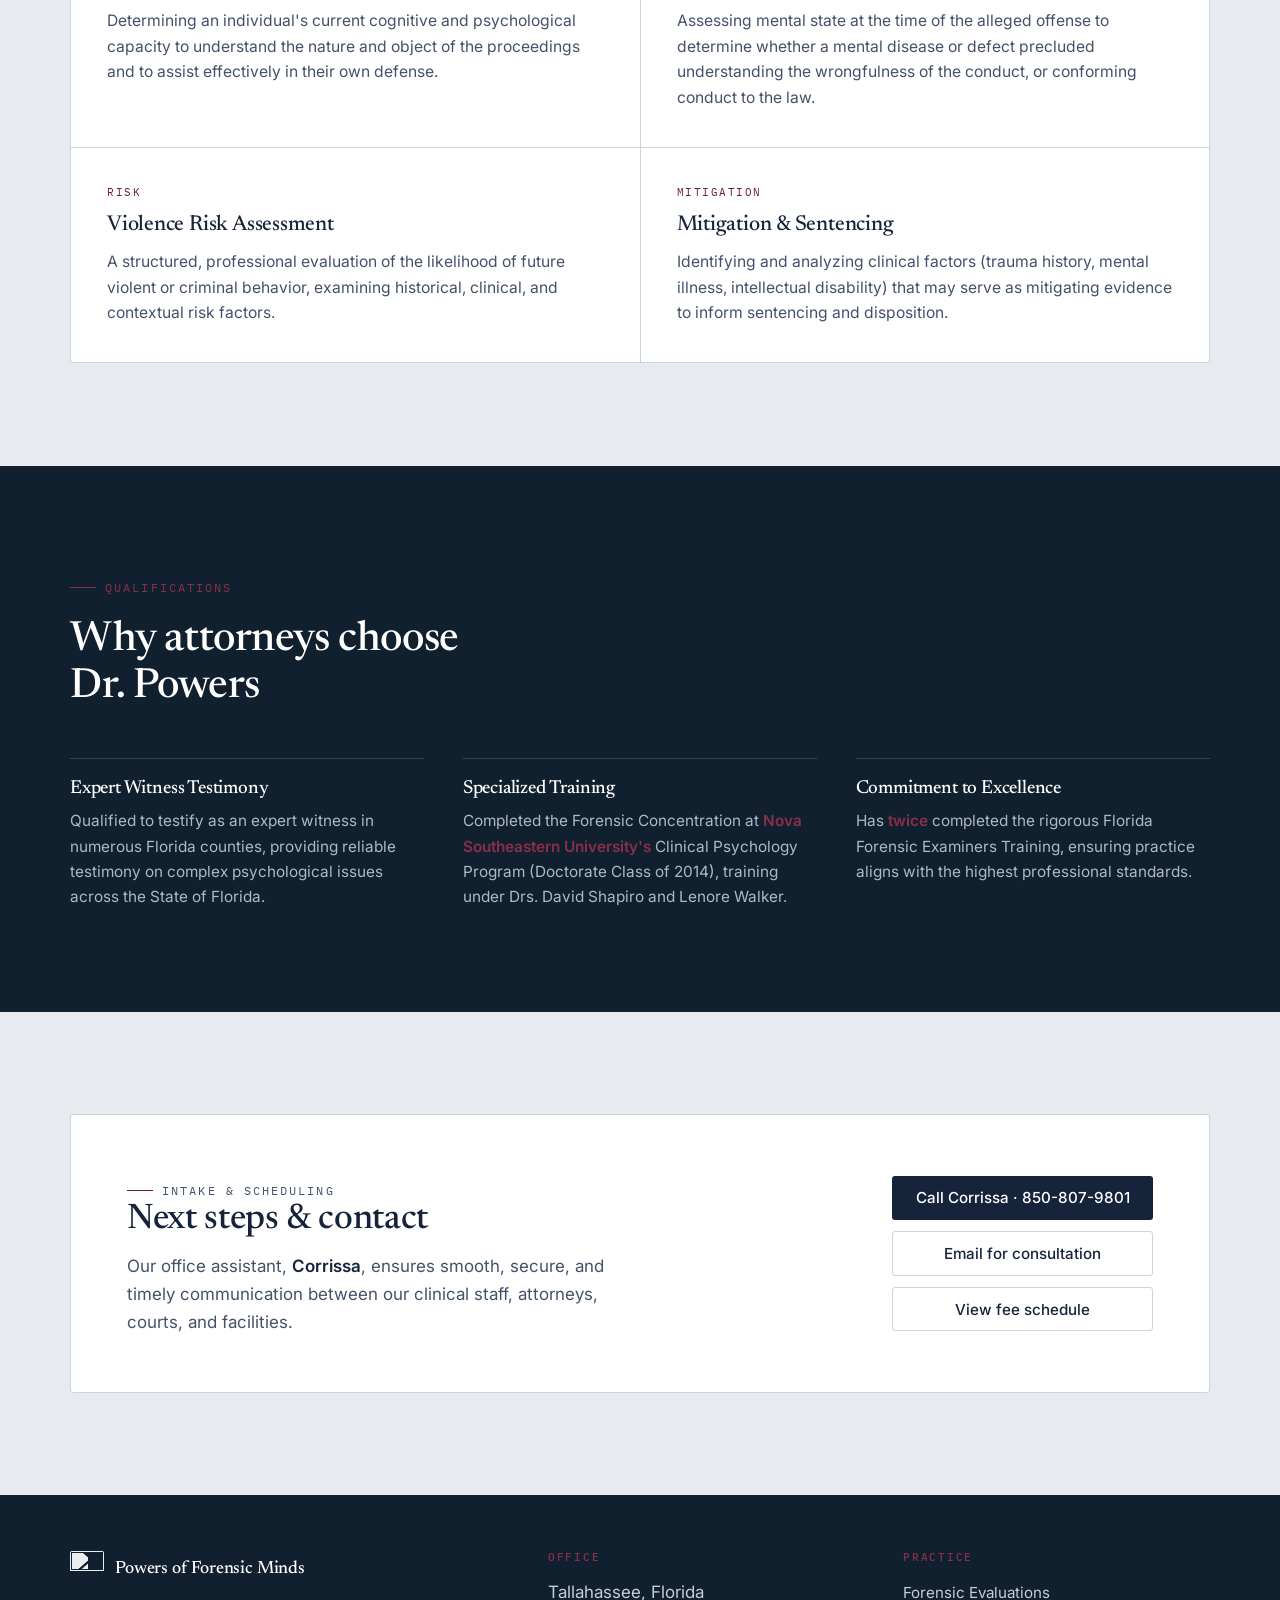
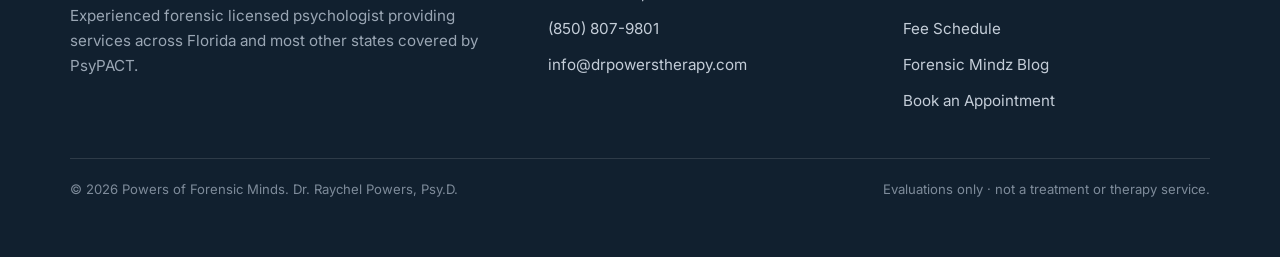
==== commit e63ff653: "Remove em dashes; keep "Dr. Powers" from breaking across lines - Replaces em dashes with commas in b" ====
--- a/index.html
+++ b/index.html
@@ -3,14 +3,14 @@
 <head>
   <meta charset="UTF-8">
   <meta name="viewport" content="width=device-width, initial-scale=1">
-  <title>Powers of Forensic Minds — Expert Forensic Psychological Evaluations</title>
+  <title>Powers of Forensic Minds · Expert Forensic Psychological Evaluations</title>
   <meta name="description" content="Dr. Raychel Powers, Psy.D., provides rigorous, evidence-based forensic psychological evaluations for attorneys and the courts across Florida and most PsyPACT states. Competency, criminal responsibility, violence risk, and mitigation evaluations.">
   <link rel="canonical" href="https://forensicpsychfl.com/">
 
   <!-- Open Graph -->
   <meta property="og:type" content="website">
   <meta property="og:site_name" content="Powers of Forensic Minds">
-  <meta property="og:title" content="Powers of Forensic Minds — Expert Forensic Psychological Evaluations">
+  <meta property="og:title" content="Powers of Forensic Minds · Expert Forensic Psychological Evaluations">
   <meta property="og:description" content="Experienced forensic licensed psychologist serving attorneys and the courts across Florida and most other states covered by PsyPACT.">
   <meta property="og:url" content="https://forensicpsychfl.com/">
   <meta property="og:image" content="https://i0.wp.com/forensicpsychfl.com/wp-content/uploads/2025/11/Whisk_eb5891fddda9142a21744d71f75704aedr.webp?resize=1200%2C655&ssl=1">
@@ -52,9 +52,9 @@
           <div data-reveal>
             <p class="eyebrow">Forensic Psychology &middot; FL + PsyPACT</p>
             <h1>Expert forensic psychological <em>evaluations</em> for the courts.</h1>
-            <p class="lead">Rigorous, evidence-based opinions for attorneys and the court system — tailored to the specific legal question at hand.</p>
+            <p class="lead">Rigorous, evidence-based opinions for attorneys and the court system, tailored to the specific legal question at hand.</p>
             <div class="hero-actions">
-              <a class="btn btn-primary" href="mailto:info@drpowerstherapy.com">Email Dr. Powers for a consultation</a>
+              <a class="btn btn-primary" href="mailto:info@drpowerstherapy.com">Email Dr.&nbsp;Powers for a consultation</a>
               <a class="btn btn-ghost" href="tel:850-807-9801">Call 850-807-9801</a>
             </div>
             <div class="cred-strip">
@@ -76,11 +76,11 @@
       <div class="wrap">
         <div>
           <p class="eyebrow">About</p>
-          <h2>Dr. Powers</h2>
+          <h2>Dr.&nbsp;Powers</h2>
         </div>
         <div>
           <p class="lede"><strong>Dr. Raychel Powers, Psy.D.,</strong> provides rigorous, evidence-based forensic psychological evaluations essential for critical legal proceedings.</p>
-          <p>We partner with attorneys and the court system to deliver objective and defensible clinical opinions tailored to the specific legal question at hand. Each evaluation is conducted by Dr. Powers, an experienced licensed forensic psychologist, and is meticulously tailored to the matter before the court.</p>
+          <p>We partner with attorneys and the court system to deliver objective and defensible clinical opinions tailored to the specific legal question at hand. Each evaluation is conducted by Dr.&nbsp;Powers, an experienced licensed forensic psychologist, and is meticulously tailored to the matter before the court.</p>
         </div>
       </div>
     </section>
@@ -112,7 +112,7 @@
           <article class="service">
             <span class="label">Mitigation</span>
             <h3>Mitigation &amp; Sentencing</h3>
-            <p>Identifying and analyzing clinical factors — trauma history, mental illness, intellectual disability — that may serve as mitigating evidence to inform sentencing and disposition.</p>
+            <p>Identifying and analyzing clinical factors (trauma history, mental illness, intellectual disability) that may serve as mitigating evidence to inform sentencing and disposition.</p>
           </article>
         </div>
       </div>
@@ -122,7 +122,7 @@
     <section class="credentials section">
       <div class="wrap">
         <p class="eyebrow">Qualifications</p>
-        <h2>Why attorneys choose Dr. Powers</h2>
+        <h2>Why attorneys choose Dr.&nbsp;Powers</h2>
         <div class="cred-grid">
           <div class="cred" data-reveal>
             <h3>Expert Witness Testimony</h3>
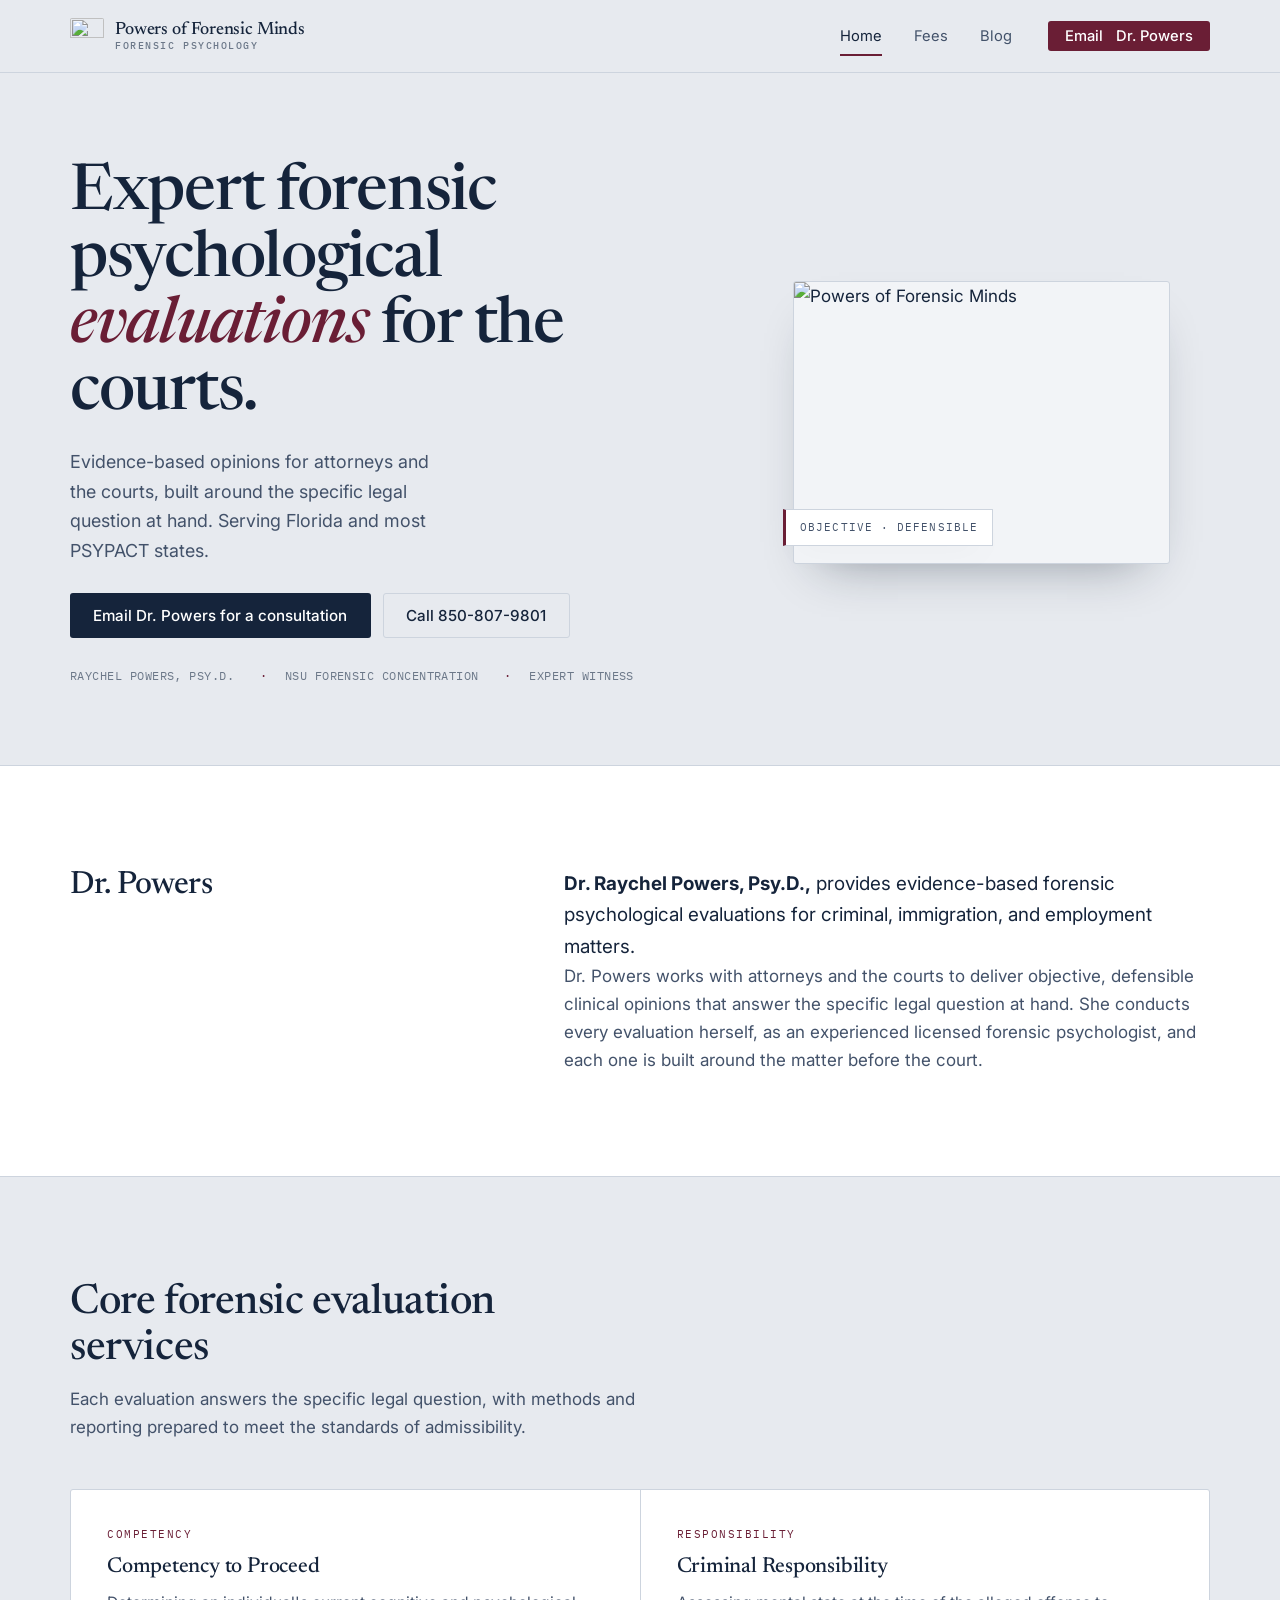
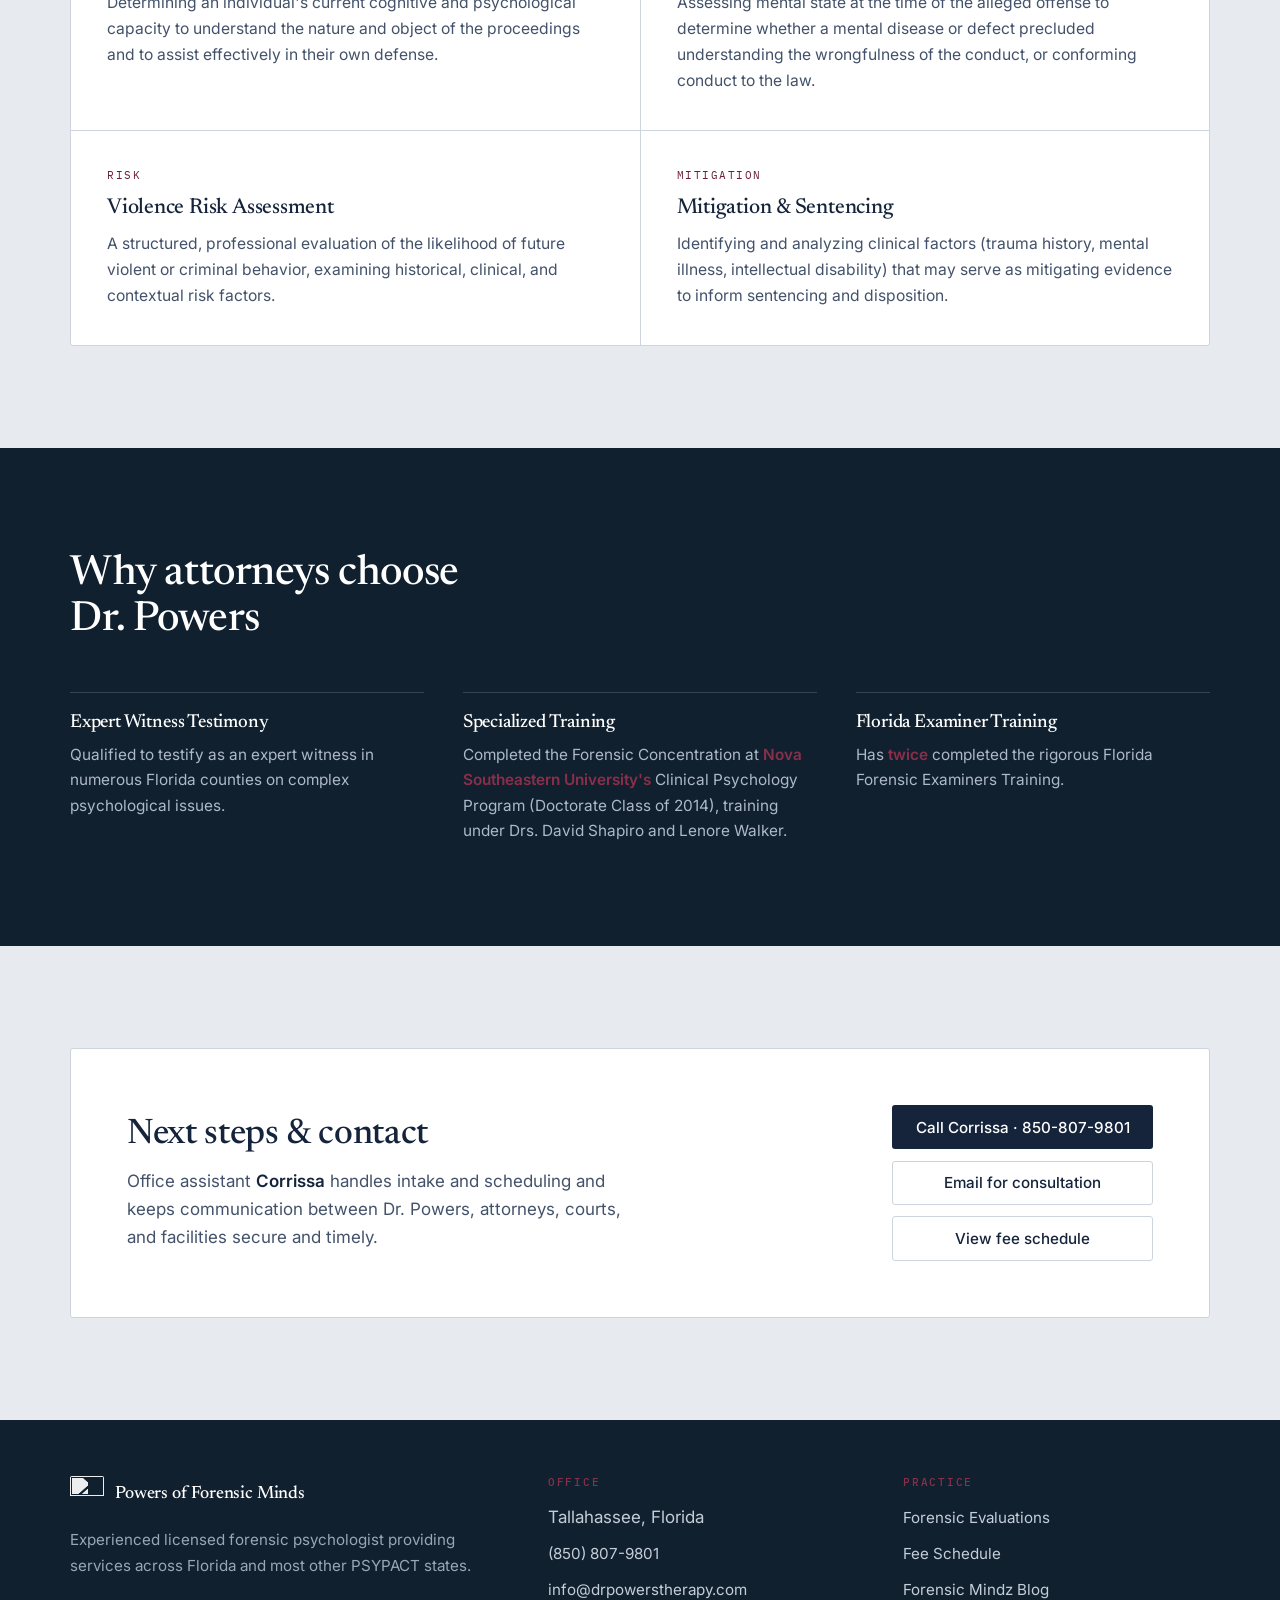
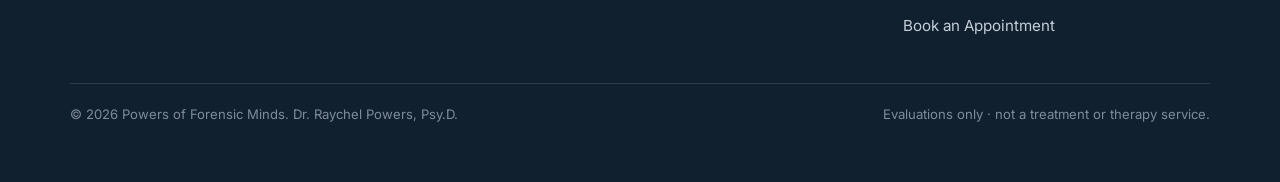
==== commit edfbdadc: "Voice pass: plain, precise copy for attorneys; PSYPACT spelling; remove eyebrow labels Co-Authored-B" ====
--- a/index.html
+++ b/index.html
@@ -4,14 +4,14 @@
   <meta charset="UTF-8">
   <meta name="viewport" content="width=device-width, initial-scale=1">
   <title>Powers of Forensic Minds · Expert Forensic Psychological Evaluations</title>
-  <meta name="description" content="Dr. Raychel Powers, Psy.D., provides rigorous, evidence-based forensic psychological evaluations for attorneys and the courts across Florida and most PsyPACT states. Competency, criminal responsibility, violence risk, and mitigation evaluations.">
+  <meta name="description" content="Dr. Raychel Powers, Psy.D., provides evidence-based forensic psychological evaluations for attorneys and the courts across Florida and most PSYPACT states. Competency, criminal responsibility, violence risk, and mitigation evaluations.">
   <link rel="canonical" href="https://forensicpsychfl.com/">
 
   <!-- Open Graph -->
   <meta property="og:type" content="website">
   <meta property="og:site_name" content="Powers of Forensic Minds">
   <meta property="og:title" content="Powers of Forensic Minds · Expert Forensic Psychological Evaluations">
-  <meta property="og:description" content="Experienced forensic licensed psychologist serving attorneys and the courts across Florida and most other states covered by PsyPACT.">
+  <meta property="og:description" content="Experienced licensed forensic psychologist serving attorneys and the courts across Florida and most other PSYPACT states.">
   <meta property="og:url" content="https://forensicpsychfl.com/">
   <meta property="og:image" content="https://i0.wp.com/forensicpsychfl.com/wp-content/uploads/2025/11/Whisk_eb5891fddda9142a21744d71f75704aedr.webp?resize=1200%2C655&ssl=1">
   <meta name="twitter:card" content="summary_large_image">
@@ -35,7 +35,7 @@
     "founder": { "@type": "Person", "name": "Raychel Powers", "honorificSuffix": "Psy.D." },
     "telephone": "+1-850-807-9801",
     "email": "info@drpowerstherapy.com",
-    "areaServed": "Florida and PsyPACT states",
+    "areaServed": "Florida and PSYPACT states",
     "address": { "@type": "PostalAddress", "addressLocality": "Tallahassee", "addressRegion": "FL", "addressCountry": "US" },
     "url": "https://forensicpsychfl.com/"
   }
@@ -50,9 +50,8 @@
       <div class="wrap">
         <div class="hero-grid">
           <div data-reveal>
-            <p class="eyebrow">Forensic Psychology &middot; FL + PsyPACT</p>
             <h1>Expert forensic psychological <em>evaluations</em> for the courts.</h1>
-            <p class="lead">Rigorous, evidence-based opinions for attorneys and the court system, tailored to the specific legal question at hand.</p>
+            <p class="lead">Evidence-based opinions for attorneys and the courts, built around the specific legal question at hand. Serving Florida and most PSYPACT states.</p>
             <div class="hero-actions">
               <a class="btn btn-primary" href="mailto:info@drpowerstherapy.com">Email Dr.&nbsp;Powers for a consultation</a>
               <a class="btn btn-ghost" href="tel:850-807-9801">Call 850-807-9801</a>
@@ -75,12 +74,11 @@
     <section class="statement section">
       <div class="wrap">
         <div>
-          <p class="eyebrow">About</p>
           <h2>Dr.&nbsp;Powers</h2>
         </div>
         <div>
-          <p class="lede"><strong>Dr. Raychel Powers, Psy.D.,</strong> provides rigorous, evidence-based forensic psychological evaluations essential for critical legal proceedings.</p>
-          <p>We partner with attorneys and the court system to deliver objective and defensible clinical opinions tailored to the specific legal question at hand. Each evaluation is conducted by Dr.&nbsp;Powers, an experienced licensed forensic psychologist, and is meticulously tailored to the matter before the court.</p>
+          <p class="lede"><strong>Dr. Raychel Powers, Psy.D.,</strong> provides evidence-based forensic psychological evaluations for criminal, immigration, and employment matters.</p>
+          <p>Dr.&nbsp;Powers works with attorneys and the courts to deliver objective, defensible clinical opinions that answer the specific legal question at hand. She conducts every evaluation herself, as an experienced licensed forensic psychologist, and each one is built around the matter before the court.</p>
         </div>
       </div>
     </section>
@@ -89,9 +87,8 @@
     <section class="services section">
       <div class="wrap">
         <div class="head" data-reveal>
-          <p class="eyebrow">Scope of Services</p>
           <h2>Core forensic evaluation services</h2>
-          <p>Each evaluation is tailored to the specific legal question, with methods and reporting prepared to meet the standards of admissibility.</p>
+          <p>Each evaluation answers the specific legal question, with methods and reporting prepared to meet the standards of admissibility.</p>
         </div>
         <div class="service-grid" data-reveal>
           <article class="service">
@@ -121,20 +118,19 @@
     <!-- ============ CREDENTIALS ============ -->
     <section class="credentials section">
       <div class="wrap">
-        <p class="eyebrow">Qualifications</p>
         <h2>Why attorneys choose Dr.&nbsp;Powers</h2>
         <div class="cred-grid">
           <div class="cred" data-reveal>
             <h3>Expert Witness Testimony</h3>
-            <p>Qualified to testify as an expert witness in numerous Florida counties, providing reliable testimony on complex psychological issues across the State of Florida.</p>
+            <p>Qualified to testify as an expert witness in numerous Florida counties on complex psychological issues.</p>
           </div>
           <div class="cred" data-reveal>
             <h3>Specialized Training</h3>
             <p>Completed the Forensic Concentration at <strong>Nova Southeastern University's</strong> Clinical Psychology Program (Doctorate Class of 2014), training under Drs. David Shapiro and Lenore Walker.</p>
           </div>
           <div class="cred" data-reveal>
-            <h3>Commitment to Excellence</h3>
-            <p>Has <strong>twice</strong> completed the rigorous Florida Forensic Examiners Training, ensuring practice aligns with the highest professional standards.</p>
+            <h3>Florida Examiner Training</h3>
+            <p>Has <strong>twice</strong> completed the rigorous Florida Forensic Examiners Training.</p>
           </div>
         </div>
       </div>
@@ -144,9 +140,8 @@
     <section class="contact section">
       <div class="wrap" data-reveal>
         <div>
-          <p class="eyebrow">Intake &amp; Scheduling</p>
           <h2>Next steps &amp; contact</h2>
-          <p>Our office assistant, <span class="name">Corrissa</span>, ensures smooth, secure, and timely communication between our clinical staff, attorneys, courts, and facilities.</p>
+          <p>Office assistant <span class="name">Corrissa</span> handles intake and scheduling and keeps communication between Dr.&nbsp;Powers, attorneys, courts, and facilities secure and timely.</p>
         </div>
         <div class="contact-actions">
           <a class="btn btn-primary" href="tel:850-807-9801">Call Corrissa &middot; 850-807-9801</a>
--- a/css/styles.css
+++ b/css/styles.css
@@ -59,16 +59,6 @@
   text-transform: uppercase;
   color: var(--brass);
   margin: 0 0 1.25rem;
-  display: inline-flex;
-  align-items: center;
-  gap: 0.6rem;
-}
-.eyebrow::before {
-  content: "";
-  width: 1.6rem;
-  height: 1px;
-  background: var(--brass);
-  display: inline-block;
 }
 
 /* ============================================================
@@ -273,7 +263,6 @@
    ============================================================ */
 .credentials { background: var(--ink-deep); color: #e9edf2; }
 .credentials .eyebrow { color: var(--brass-bright); }
-.credentials .eyebrow::before { background: var(--brass-bright); }
 .credentials h2 { color: #fff; font-size: clamp(1.8rem, 3.5vw, 2.6rem); max-width: 22ch; margin-bottom: clamp(2rem, 4vw, 3rem); }
 .cred-grid { display: grid; grid-template-columns: repeat(3, 1fr); gap: clamp(1.5rem, 3vw, 2.5rem); }
 .cred {
